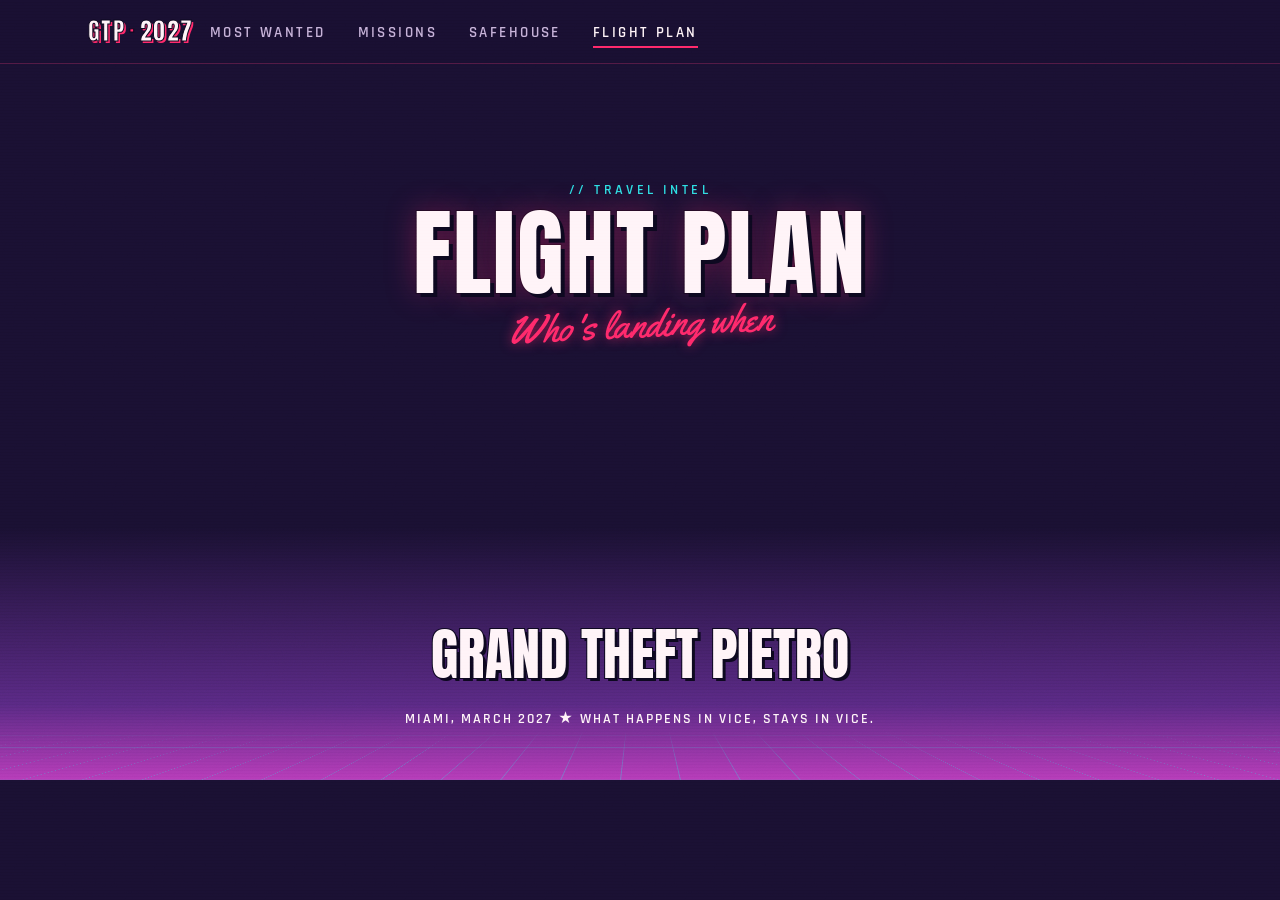
==== logistics.html @ 05194a2d "WS0: foundation — skeleton, design tokens, core helpers, data schema Co-Authored-By: Claude Opus 5.5" ====
<!DOCTYPE html>
<html lang="en">
<head>
  <meta charset="UTF-8" />
  <meta name="viewport" content="width=device-width, initial-scale=1.0" />
  <title>Flight Plan — Grand Theft Pietro</title>
  <meta name="description" content="Arrivals, departures, rooms and logistics for Pietro's bachelor party in Miami." />
  <meta name="theme-color" content="#1a1033" />
  <link rel="icon" href="images/favicon.svg" type="image/svg+xml" />
  <link rel="preconnect" href="https://fonts.googleapis.com" />
  <link rel="preconnect" href="https://fonts.gstatic.com" crossorigin />
  <link href="https://fonts.googleapis.com/css2?family=Anton&family=Inter:wght@400;600&family=Rajdhani:wght@500;600;700&family=Yellowtail&display=swap" rel="stylesheet" />
  <link rel="stylesheet" href="css/base.css" />
  <link rel="stylesheet" href="css/logistics.css" />
</head>
<body>

  <!-- NAV (copied from index.html) -->
  <nav class="nav" id="nav" aria-label="Main">
    <div class="nav__inner">
      <a class="nav__logo" href="index.html">GTP<span class="nav__logo-dot">·</span>2027</a>
      <ul class="nav__links">
        <li><a class="nav__link" href="index.html#crew">Most Wanted</a></li>
        <li><a class="nav__link" href="index.html#missions">Missions</a></li>
        <li><a class="nav__link" href="index.html#safehouse">Safehouse</a></li>
        <li><a class="nav__link nav__link--active" href="logistics.html" aria-current="page">Flight Plan</a></li>
      </ul>
      <button class="nav__hamburger" id="navHamburger" aria-label="Menu" aria-expanded="false" aria-controls="navMobile">
        <span></span><span></span><span></span>
      </button>
    </div>
    <div class="nav__mobile" id="navMobile">
      <a class="nav__mobile-link" href="index.html#crew">Most Wanted</a>
      <a class="nav__mobile-link" href="index.html#missions">Missions</a>
      <a class="nav__mobile-link" href="index.html#safehouse">Safehouse</a>
      <a class="nav__mobile-link" href="logistics.html">Flight Plan</a>
    </div>
  </nav>

  <main class="section logistics" id="logistics">
    <div class="container">
      <header class="section-head">
        <p class="section-label">// Travel intel</p>
        <h1 class="section-title">Flight Plan</h1>
        <p class="section-script">Who's landing when</p>
      </header>
      <div class="logistics__mount" id="logisticsMount"></div>
    </div>
  </main>

  <footer class="footer" id="footer">
    <div class="footer__grid" aria-hidden="true"></div>
    <p class="footer__title">Grand Theft Pietro</p>
    <p class="footer__text" id="footerText">Miami, March 2027 &nbsp;★&nbsp; What happens in Vice, stays in Vice.</p>
  </footer>

  <script src="js/data.js" defer></script>
  <script src="js/core.js" defer></script>
  <script src="js/logistics.js" defer></script>
</body>
</html>
---- css/base.css ----
/* ============================================================
   BASE (WS0) — tokens, reset, type, utilities, nav, footer
   ============================================================ */
:root {
  --sunset-1: #ff7a59;
  --sunset-2: #ff3d81;
  --sunset-3: #b83dba;
  --sunset-4: #5b2a86;
  --night:    #1a1033;
  --night-2:  #241544;
  --night-3:  #2e1b57;
  --ink:      #0d0820;
  --neon-cyan:#2de2e6;
  --neon-pink:#ff2a6d;
  --palm:     #120a24;
  --text:     #fff4f8;
  --muted:    #c7b3d9;
  --gold:     #ffd166;
  --border:   rgba(255, 61, 129, 0.25);

  --grad-sunset: linear-gradient(180deg, var(--sunset-4) 0%, var(--sunset-3) 35%, var(--sunset-2) 65%, var(--sunset-1) 100%);
  --grad-neon:   linear-gradient(90deg, var(--neon-pink), var(--sunset-3), var(--neon-cyan));

  --font-display: 'Anton', 'Impact', sans-serif;
  --font-script:  'Yellowtail', cursive;
  --font-hud:     'Rajdhani', 'Inter', sans-serif;
  --font-body:    'Inter', system-ui, sans-serif;

  --nav-height: 64px;
  --container-max: 1200px;
  --container-pad: clamp(1rem, 5vw, 3rem);
  --section-pad: clamp(4.5rem, 9vw, 8rem);

  --panel-border: 5px;
  --panel-shadow: 8px 8px 0 var(--ink);

  --ease: cubic-bezier(0.4, 0, 0.2, 1);

  --z-nav: 100;
  --z-hud: 110;
  --z-intro: 1000;

  color-scheme: dark;
}

/* ---------- reset ---------- */
*, *::before, *::after { box-sizing: border-box; margin: 0; padding: 0; }
html { scroll-behavior: smooth; -webkit-text-size-adjust: 100%; }
body {
  background: var(--night);
  color: var(--text);
  font-family: var(--font-body);
  font-size: clamp(0.95rem, 1.4vw, 1.0625rem);
  line-height: 1.65;
  -webkit-font-smoothing: antialiased;
  overflow-x: hidden;
  min-height: 100vh;
}
img, svg { display: block; max-width: 100%; }
a { color: var(--neon-cyan); text-decoration-thickness: 1px; text-underline-offset: 3px; }
a:hover { color: var(--text); }
button { font: inherit; color: inherit; background: none; border: 0; cursor: pointer; }
:focus-visible { outline: 3px solid var(--neon-cyan); outline-offset: 3px; border-radius: 4px; }

/* film grain + scanlines over everything (very subtle) */
body::after {
  content: '';
  position: fixed;
  inset: 0;
  pointer-events: none;
  z-index: 999;
  opacity: 0.06;
  background:
    repeating-linear-gradient(0deg, rgba(0,0,0,0.6) 0 1px, transparent 1px 3px),
    url("data:image/svg+xml,%3Csvg xmlns='http://www.w3.org/2000/svg' width='140' height='140'%3E%3Cfilter id='n'%3E%3CfeTurbulence type='fractalNoise' baseFrequency='0.9' numOctaves='2' stitchTiles='stitch'/%3E%3C/filter%3E%3Crect width='100%25' height='100%25' filter='url(%23n)'/%3E%3C/svg%3E");
  mix-blend-mode: overlay;
}

.skip-link {
  position: absolute; left: -999px; top: 8px; z-index: 2000;
  background: var(--neon-pink); color: var(--ink); padding: 0.5rem 1rem; font-weight: 600;
}
.skip-link:focus { left: 8px; }

.visually-hidden {
  position: absolute !important; width: 1px; height: 1px; overflow: hidden;
  clip: rect(0 0 0 0); white-space: nowrap;
}

/* ---------- layout ---------- */
.container {
  max-width: var(--container-max);
  margin: 0 auto;
  padding: 0 var(--container-pad);
}
.section {
  position: relative;
  padding: var(--section-pad) 0;
  scroll-margin-top: var(--nav-height);
}
.section--alt {
  background:
    radial-gradient(ellipse at top, rgba(184, 61, 186, 0.18), transparent 60%),
    var(--night-2);
}
/* sunset stripe divider at top of sections */
.section + .section::before {
  content: '';
  position: absolute; left: 0; right: 0; top: 0; height: 4px;
  background: var(--grad-neon);
  opacity: 0.8;
}

/* ---------- section header pattern ---------- */
.section-head { text-align: center; margin-bottom: clamp(2.5rem, 6vw, 4rem); }
.section-label {
  font-family: var(--font-hud);
  font-weight: 600;
  font-size: 0.85rem;
  letter-spacing: 0.25em;
  text-transform: uppercase;
  color: var(--neon-cyan);
}
.section-title {
  font-family: var(--font-display);
  font-weight: 400;
  font-size: clamp(3rem, 10vw, 6rem);
  line-height: 0.95;
  text-transform: uppercase;
  letter-spacing: 0.02em;
  color: var(--text);
  -webkit-text-stroke: 2px var(--ink);
  paint-order: stroke fill;
  text-shadow: 4px 4px 0 var(--ink), 0 0 30px rgba(255, 42, 109, 0.35);
  margin: 0.35rem 0 0.25rem;
}
.section-script {
  font-family: var(--font-script);
  font-size: clamp(1.6rem, 4vw, 2.4rem);
  line-height: 1.2;
  color: var(--neon-pink);
  text-shadow: 0 0 12px rgba(255, 42, 109, 0.6);
  transform: rotate(-3deg);
  display: inline-block;
}

/* gradient-fill text utility */
.text-sunset {
  background: var(--grad-sunset);
  -webkit-background-clip: text;
  background-clip: text;
  color: transparent;
}

/* ---------- buttons ---------- */
.btn {
  display: inline-flex; align-items: center; justify-content: center; gap: 0.5rem;
  font-family: var(--font-hud);
  font-weight: 700;
  font-size: 1rem;
  letter-spacing: 0.18em;
  text-transform: uppercase;
  text-decoration: none;
  color: var(--text);
  padding: 0.85rem 1.8rem;
  border-radius: 999px;
  border: 2px solid var(--neon-pink);
  background: rgba(255, 42, 109, 0.12);
  box-shadow: 0 0 0 rgba(255, 42, 109, 0), inset 0 0 12px rgba(255, 42, 109, 0.25);
  transition: background 0.25s var(--ease), box-shadow 0.25s var(--ease), color 0.25s var(--ease);
}
.btn:hover {
  color: var(--ink);
  background: var(--neon-pink);
  box-shadow: 0 0 24px rgba(255, 42, 109, 0.7), 0 0 60px rgba(255, 42, 109, 0.35);
}
.btn--cyan { border-color: var(--neon-cyan); background: rgba(45, 226, 230, 0.1); }
.btn--cyan:hover { background: var(--neon-cyan); box-shadow: 0 0 24px rgba(45, 226, 230, 0.6); }

/* ---------- comic panel ---------- */
.panel {
  position: relative;
  border: var(--panel-border) solid var(--ink);
  box-shadow: var(--panel-shadow);
  background: var(--night-2);
  overflow: hidden;
  transform: rotate(var(--tilt, 0deg));
}
.panel--caption {
  /* comic caption box utility */
  display: inline-block;
  background: var(--gold);
  color: var(--ink);
  font-family: var(--font-display);
  text-transform: uppercase;
  padding: 0.2rem 0.6rem;
  border: 3px solid var(--ink);
}

/* ---------- stamp (CLASSIFIED / MISSION PASSED) ---------- */
.stamp {
  display: inline-block;
  font-family: var(--font-display);
  text-transform: uppercase;
  letter-spacing: 0.08em;
  color: var(--neon-pink);
  border: 3px solid currentColor;
  padding: 0.15rem 0.6rem;
  transform: rotate(-8deg);
  opacity: 0.9;
}

/* ============================================================
   NAV
   ============================================================ */
.nav {
  position: sticky;
  top: 0;
  z-index: var(--z-nav);
  height: var(--nav-height);
  background: rgba(26, 16, 51, 0.78);
  backdrop-filter: blur(12px);
  -webkit-backdrop-filter: blur(12px);
  border-bottom: 1px solid var(--border);
}
.nav__inner {
  max-width: var(--container-max);
  height: 100%;
  margin: 0 auto;
  padding: 0 var(--container-pad);
  display: flex; align-items: center; gap: 1rem;
}
.nav__logo {
  font-family: var(--font-display);
  font-size: 1.5rem;
  letter-spacing: 0.06em;
  color: var(--text);
  text-decoration: none;
  -webkit-text-stroke: 1px var(--ink);
  text-shadow: 2px 2px 0 var(--neon-pink);
}
.nav__logo-dot { color: var(--neon-pink); margin: 0 0.15em; text-shadow: none; }
.nav__wanted { display: flex; gap: 2px; margin-right: auto; }
.nav__links { display: flex; gap: clamp(1rem, 2.5vw, 2rem); list-style: none; }
.nav__link {
  font-family: var(--font-hud);
  font-weight: 600;
  font-size: 0.95rem;
  letter-spacing: 0.16em;
  text-transform: uppercase;
  color: var(--muted);
  text-decoration: none;
  padding: 0.25rem 0;
  border-bottom: 2px solid transparent;
  transition: color 0.2s var(--ease), border-color 0.2s var(--ease);
}
.nav__link:hover, .nav__link--active { color: var(--text); border-bottom-color: var(--neon-pink); }

.nav__hamburger {
  display: none;
  width: 44px; height: 44px;
  flex-direction: column; justify-content: center; align-items: center; gap: 5px;
}
.nav__hamburger span {
  display: block; width: 24px; height: 2px; background: var(--text);
  transition: transform 0.25s var(--ease), opacity 0.25s var(--ease);
}
.nav__hamburger.is-open span:nth-child(1) { transform: translateY(7px) rotate(45deg); }
.nav__hamburger.is-open span:nth-child(2) { opacity: 0; }
.nav__hamburger.is-open span:nth-child(3) { transform: translateY(-7px) rotate(-45deg); }

.nav__mobile {
  display: none;
  flex-direction: column;
  background: rgba(26, 16, 51, 0.97);
  border-bottom: 2px solid var(--neon-pink);
  padding: 0.5rem var(--container-pad) 1rem;
}
.nav__mobile.is-open { display: flex; }
.nav__mobile-link {
  font-family: var(--font-display);
  font-size: 1.6rem;
  text-transform: uppercase;
  color: var(--text);
  text-decoration: none;
  padding: 0.5rem 0;
  border-bottom: 1px solid var(--border);
}
.nav__mobile-link:last-child { border-bottom: 0; }

@media (max-width: 820px) {
  .nav__links { display: none; }
  .nav__hamburger { display: flex; margin-left: auto; }
  .nav__wanted { margin-right: 0; }
}

/* ============================================================
   FOOTER
   ============================================================ */
.footer {
  position: relative;
  overflow: hidden;
  text-align: center;
  padding: 5rem var(--container-pad) 3rem;
  background: linear-gradient(180deg, var(--night) 0%, var(--sunset-4) 70%, var(--sunset-3) 100%);
}
.footer__grid {
  position: absolute; left: -50%; right: -50%; bottom: 0; height: 60%;
  background:
    repeating-linear-gradient(90deg, rgba(45, 226, 230, 0.35) 0 1px, transparent 1px 60px),
    repeating-linear-gradient(0deg, rgba(45, 226, 230, 0.35) 0 1px, transparent 1px 40px);
  transform: perspective(300px) rotateX(60deg);
  transform-origin: bottom;
  mask-image: linear-gradient(to top, #000 10%, transparent 90%);
  -webkit-mask-image: linear-gradient(to top, #000 10%, transparent 90%);
  pointer-events: none;
}
.footer__title {
  position: relative;
  font-family: var(--font-display);
  font-size: clamp(2rem, 7vw, 3.5rem);
  text-transform: uppercase;
  -webkit-text-stroke: 2px var(--ink);
  paint-order: stroke fill;
  text-shadow: 3px 3px 0 var(--ink);
}
.footer__text {
  position: relative;
  font-family: var(--font-hud);
  font-weight: 600;
  letter-spacing: 0.14em;
  text-transform: uppercase;
  font-size: 0.9rem;
  color: var(--text);
  margin-top: 0.5rem;
}

/* ============================================================
   EMPTY / TBD states
   ============================================================ */
.empty-state {
  text-align: center;
  padding: 2rem 1rem;
  border: 2px dashed var(--border);
  color: var(--muted);
  font-family: var(--font-hud);
  letter-spacing: 0.08em;
  text-transform: uppercase;
}

/* ============================================================
   REDUCED MOTION
   ============================================================ */
@media (prefers-reduced-motion: reduce) {
  html { scroll-behavior: auto; }
  *, *::before, *::after {
    animation-duration: 0.001ms !important;
    animation-iteration-count: 1 !important;
    transition-duration: 0.001ms !important;
  }
  .panel { transform: none; }
}
---- css/logistics.css ----
/* logistics.css — owned by workstream; see PLAN.md §3 */
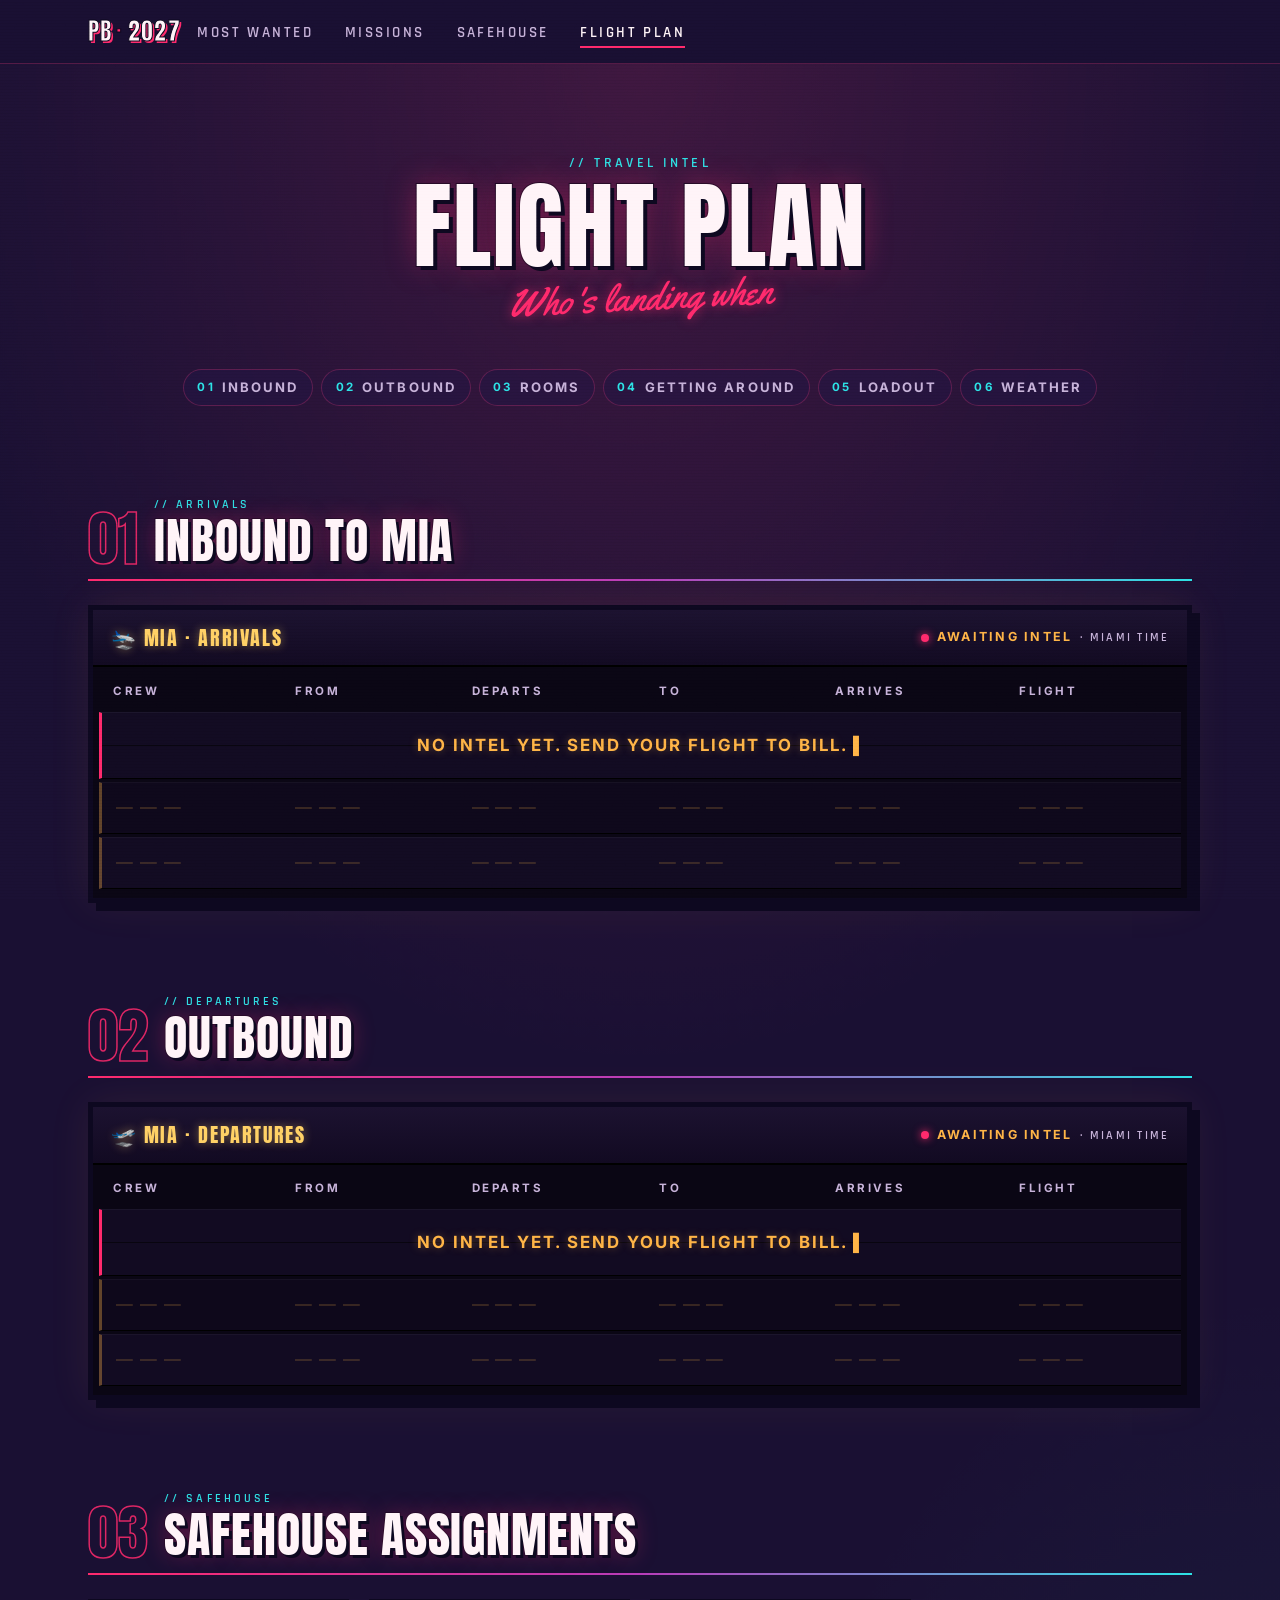
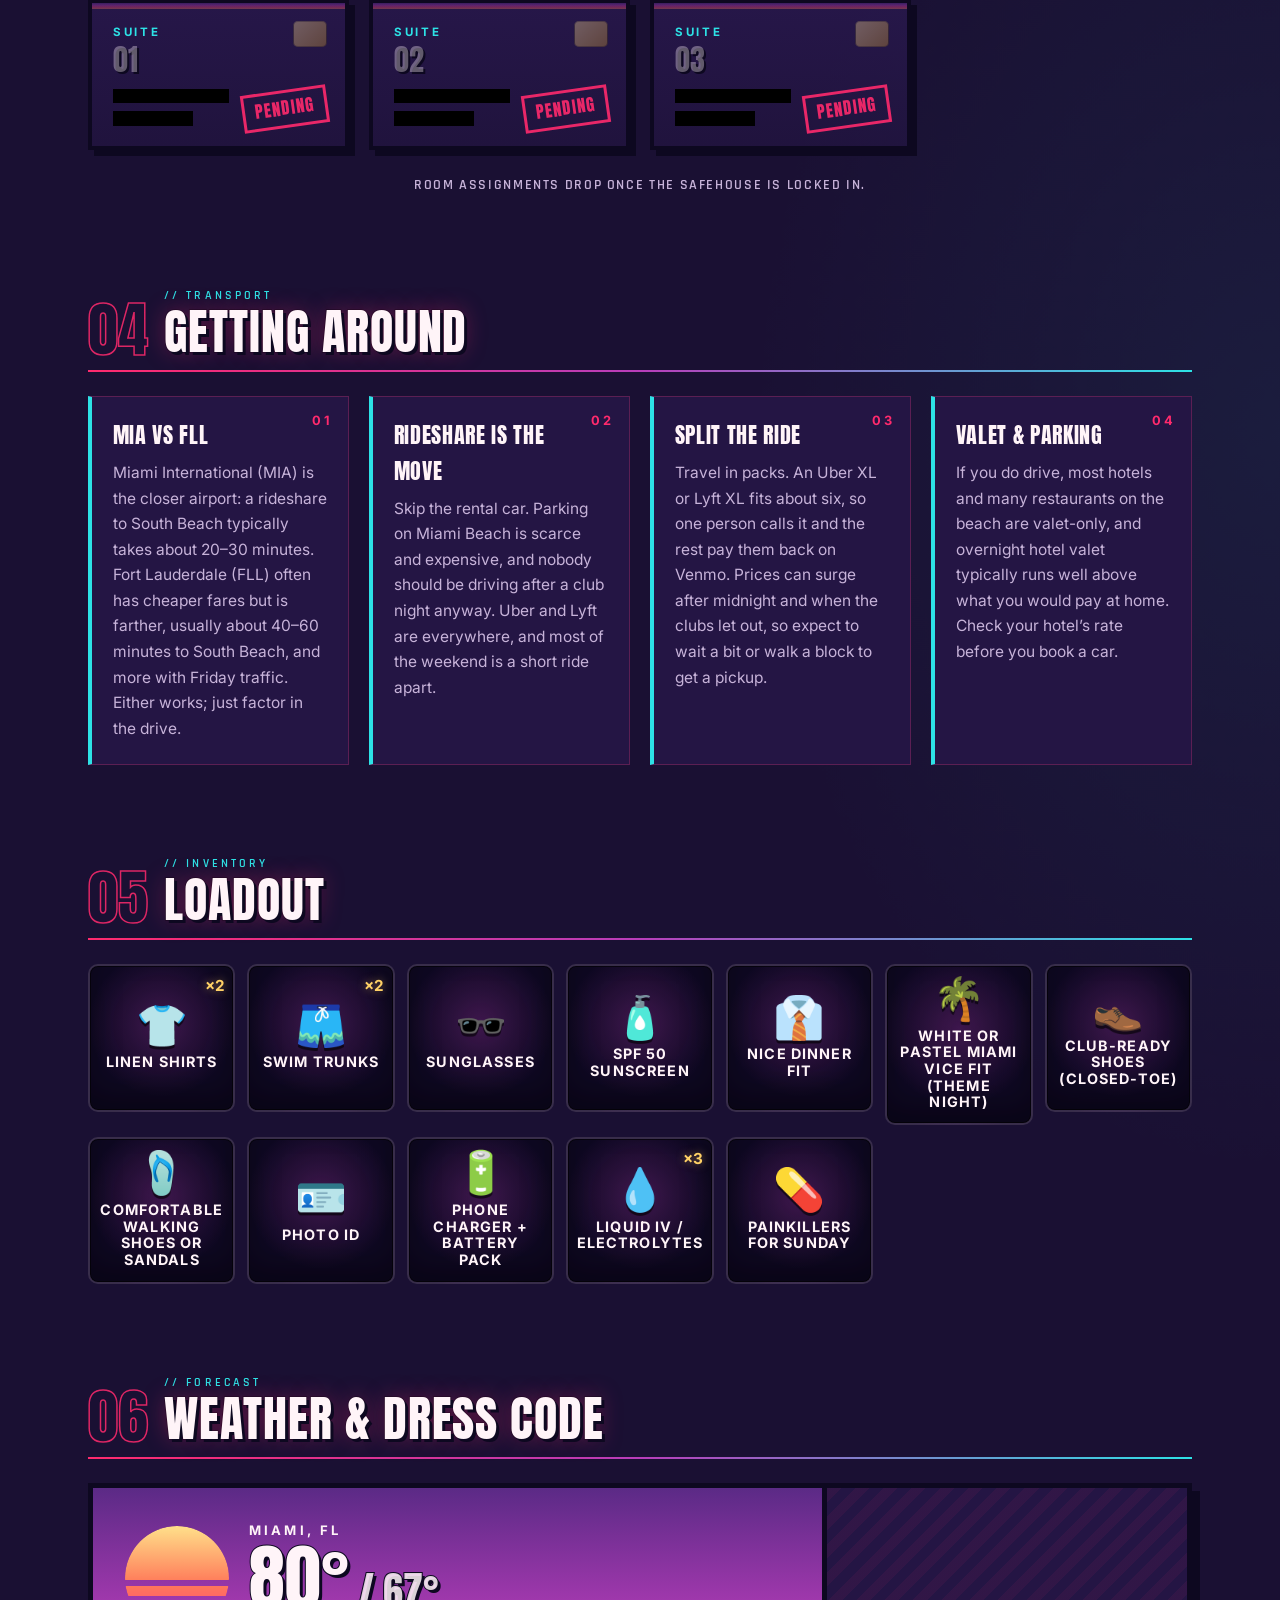
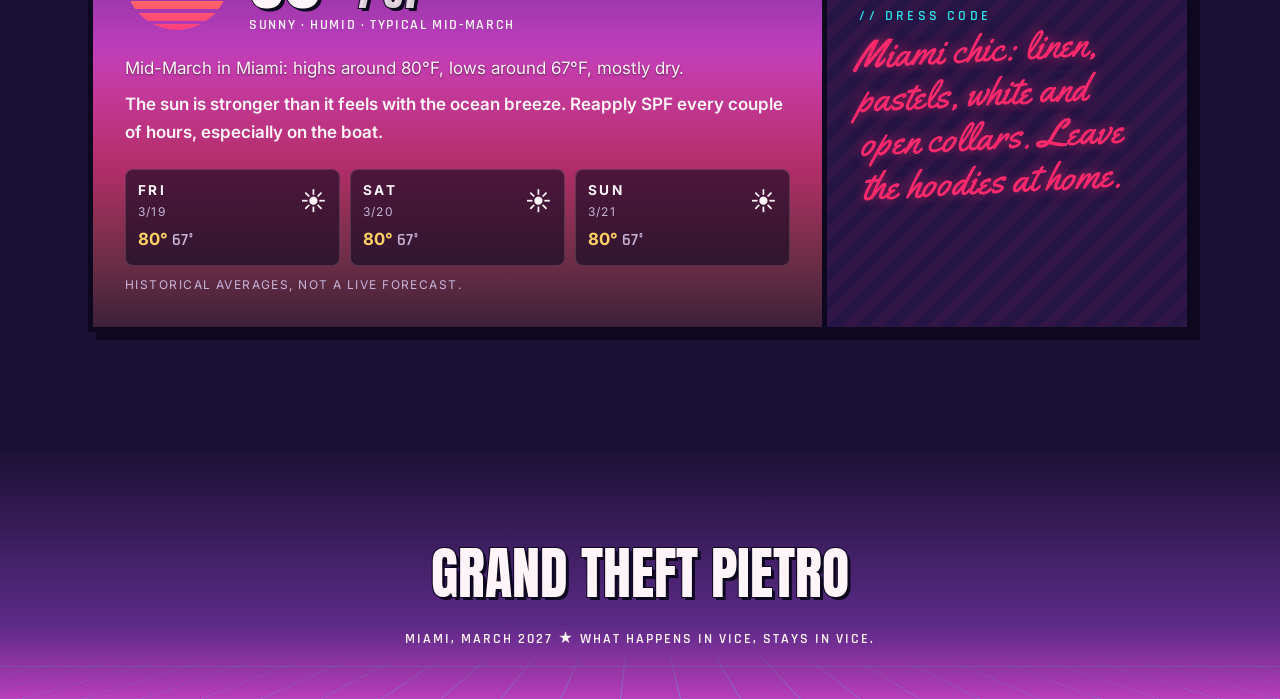
==== commit c8e52402: "Retitle to Pietro's Bachelor Party · Vice City; regenerate OG image Co-Authored-By: Claude Opus 5.5 " ====
--- a/logistics.html
+++ b/logistics.html
@@ -3,7 +3,7 @@
 <head>
   <meta charset="UTF-8" />
   <meta name="viewport" content="width=device-width, initial-scale=1.0" />
-  <title>Flight Plan — Grand Theft Pietro</title>
+  <title>Flight Plan — Pietro’s Bachelor Party</title>
   <meta name="description" content="Arrivals, departures, rooms and logistics for Pietro's bachelor party in Miami." />
   <meta name="theme-color" content="#1a1033" />
   <link rel="icon" href="images/favicon.svg" type="image/svg+xml" />
@@ -18,7 +18,7 @@
   <!-- NAV (copied from index.html) -->
   <nav class="nav" id="nav" aria-label="Main">
     <div class="nav__inner">
-      <a class="nav__logo" href="index.html">GTP<span class="nav__logo-dot">·</span>2027</a>
+      <a class="nav__logo" href="index.html">PB<span class="nav__logo-dot">·</span>2027</a>
       <ul class="nav__links">
         <li><a class="nav__link" href="index.html#crew">Most Wanted</a></li>
         <li><a class="nav__link" href="index.html#missions">Missions</a></li>
--- a/css/logistics.css
+++ b/css/logistics.css
@@ -1 +1,452 @@
-/* logistics.css — owned by workstream; see PLAN.md §3 */
+/* ============================================================
+   LOGISTICS (WS4) — "Flight Plan" page
+   ============================================================ */
+.logistics {
+  --amber: #ffb547;
+  --amber-dim: rgba(255, 181, 71, 0.35);
+  --board-bg: #0a0614;
+  --board-row: #120b22;
+  --board-row-2: #0e081b;
+  background:
+    radial-gradient(ellipse 80% 40% at 50% 0%, rgba(255, 61, 129, 0.16), transparent 70%),
+    radial-gradient(ellipse 60% 30% at 100% 55%, rgba(45, 226, 230, 0.06), transparent 70%),
+    var(--night);
+  padding-top: clamp(3rem, 7vw, 5.5rem);
+}
+.logistics__mount { display: flex; flex-direction: column; gap: clamp(3.5rem, 8vw, 5.5rem); }
+
+/* ---------- quick-jump HUD ---------- */
+.lg-jump {
+  display: flex; flex-wrap: wrap; justify-content: center; gap: 0.5rem;
+  margin-top: -1rem;
+}
+.lg-jump__link {
+  display: inline-flex; align-items: center; gap: 0.45rem;
+  font-family: var(--font-hud); font-weight: 700; font-size: 0.82rem;
+  letter-spacing: 0.16em; text-transform: uppercase; text-decoration: none;
+  color: var(--muted);
+  padding: 0.4rem 0.85rem;
+  border: 1px solid var(--border);
+  border-radius: 999px;
+  background: rgba(36, 21, 68, 0.6);
+  transition: color 0.2s var(--ease), border-color 0.2s var(--ease), box-shadow 0.2s var(--ease);
+}
+.lg-jump__link:hover { color: var(--text); border-color: var(--neon-pink); box-shadow: 0 0 14px rgba(255, 42, 109, 0.35); }
+.lg-jump__num { color: var(--neon-cyan); font-size: 0.72rem; }
+
+/* ---------- section shell ---------- */
+.lg-section { scroll-margin-top: calc(var(--nav-height) + 1.5rem); }
+.lg-head {
+  display: flex; align-items: flex-end; gap: 1rem;
+  margin-bottom: 1.5rem;
+  padding-bottom: 0.9rem;
+  border-bottom: 2px solid transparent;
+  border-image: var(--grad-neon) 1;
+}
+.lg-head__num {
+  font-family: var(--font-display);
+  font-size: clamp(2.6rem, 6vw, 3.8rem);
+  line-height: 0.85;
+  color: transparent;
+  -webkit-text-stroke: 1.5px var(--neon-pink);
+  opacity: 0.85;
+}
+.lg-head .section-label { font-size: 0.78rem; }
+.lg-title {
+  font-family: var(--font-display);
+  font-weight: 400;
+  font-size: clamp(1.9rem, 5vw, 3rem);
+  line-height: 1;
+  text-transform: uppercase;
+  letter-spacing: 0.02em;
+  color: var(--text);
+  -webkit-text-stroke: 1.5px var(--ink);
+  paint-order: stroke fill;
+  text-shadow: 3px 3px 0 var(--ink), 0 0 22px rgba(255, 42, 109, 0.35);
+  margin-top: 0.15rem;
+}
+
+.lg-note {
+  grid-column: 1 / -1;
+  font-family: var(--font-hud); font-weight: 600;
+  letter-spacing: 0.12em; text-transform: uppercase; font-size: 0.85rem;
+  color: var(--muted); text-align: center; margin-top: 0.25rem;
+}
+
+/* ---------- themed empty state ---------- */
+.lg-empty {
+  position: relative;
+  text-align: center;
+  padding: 2.25rem 1.25rem;
+  background:
+    repeating-linear-gradient(135deg, rgba(255, 42, 109, 0.05) 0 12px, transparent 12px 24px),
+    rgba(36, 21, 68, 0.55);
+  border: 2px dashed var(--border);
+}
+.lg-empty::before, .lg-empty::after {
+  content: ''; position: absolute; width: 18px; height: 18px;
+  border: 2px solid var(--neon-cyan);
+}
+.lg-empty::before { top: -2px; left: -2px; border-right: 0; border-bottom: 0; }
+.lg-empty::after { bottom: -2px; right: -2px; border-left: 0; border-top: 0; }
+.lg-empty__icon { display: block; font-size: 2.2rem; line-height: 1; margin-bottom: 0.6rem; filter: drop-shadow(0 0 10px rgba(255, 42, 109, 0.5)); }
+.lg-empty__title {
+  font-family: var(--font-display); font-size: 1.5rem; text-transform: uppercase;
+  letter-spacing: 0.04em; color: var(--text);
+}
+.lg-empty__text { color: var(--muted); margin-top: 0.3rem; font-size: 0.95rem; }
+
+/* ============================================================
+   FLIGHT BOARD (split-flap)
+   ============================================================ */
+.board {
+  border: var(--panel-border) solid var(--ink);
+  box-shadow: var(--panel-shadow), 0 0 40px rgba(255, 181, 71, 0.08);
+  background: var(--board-bg);
+  font-family: var(--font-hud);
+  color: var(--amber);
+}
+.board__bar {
+  display: flex; align-items: center; justify-content: space-between; gap: 1rem; flex-wrap: wrap;
+  padding: 0.7rem 1.1rem;
+  background: linear-gradient(180deg, #1c1230, #120a22);
+  border-bottom: 2px solid #000;
+}
+.board__bar-title {
+  font-family: var(--font-display); font-size: 1.25rem; letter-spacing: 0.08em;
+  text-transform: uppercase; color: var(--gold);
+  text-shadow: 0 0 10px rgba(255, 209, 102, 0.45);
+}
+.board__bar-meta {
+  display: inline-flex; align-items: center; gap: 0.5rem;
+  font-weight: 700; font-size: 0.78rem; letter-spacing: 0.18em; text-transform: uppercase;
+  color: var(--amber);
+}
+.board__tz { color: var(--muted); font-weight: 600; }
+.board__led {
+  width: 8px; height: 8px; border-radius: 50%;
+  background: var(--amber); box-shadow: 0 0 8px var(--amber);
+  animation: board-blink 1.6s steps(2, start) infinite;
+}
+.board--is-empty .board__led { background: var(--neon-pink); box-shadow: 0 0 8px var(--neon-pink); }
+
+.board__scroll { overflow-x: auto; }
+.board__table { width: 100%; border-collapse: separate; border-spacing: 0 3px; padding: 0 6px 6px; }
+.board__table th {
+  text-align: left;
+  font-weight: 700; font-size: 0.72rem; letter-spacing: 0.22em; text-transform: uppercase;
+  color: var(--muted);
+  padding: 0.7rem 0.9rem 0.35rem;
+  white-space: nowrap;
+}
+.board__table td {
+  padding: 0.7rem 0.9rem;
+  background: var(--board-row);
+  border-top: 1px solid rgba(255, 255, 255, 0.04);
+  border-bottom: 1px solid #000;
+  vertical-align: middle;
+  font-weight: 700;
+  font-size: 1.05rem;
+  letter-spacing: 0.08em;
+  text-transform: uppercase;
+  white-space: nowrap;
+  /* faux flap hinge line */
+  background-image: linear-gradient(180deg, transparent calc(50% - 0.5px), rgba(0, 0, 0, 0.55) calc(50% - 0.5px), rgba(0, 0, 0, 0.55) calc(50% + 0.5px), transparent calc(50% + 0.5px));
+}
+.board__row:nth-child(even) td { background-color: var(--board-row-2); }
+.board__row td:first-child { border-left: 3px solid var(--amber-dim); }
+
+.flap { display: inline-block; text-shadow: 0 0 8px rgba(255, 181, 71, 0.35); }
+.board__crew .flap { color: var(--text); text-shadow: none; }
+.board__code .flap { font-size: 1.25rem; letter-spacing: 0.14em; color: var(--gold); }
+.board__when { display: block; }
+.board__time { display: block; font-size: 1.15rem; }
+.board__date { display: block; font-size: 0.72rem; letter-spacing: 0.14em; color: var(--muted); text-shadow: none; font-weight: 600; }
+.board__tbd { color: var(--muted); opacity: 0.8; }
+.board__track {
+  color: var(--neon-cyan); text-decoration: none;
+  border-bottom: 1px dashed rgba(45, 226, 230, 0.45);
+}
+.board__track .flap { text-shadow: 0 0 8px rgba(45, 226, 230, 0.4); }
+.board__track:hover { color: var(--text); border-bottom-color: var(--text); }
+
+/* empty / ghost rows */
+.board__row--empty td {
+  text-align: center; white-space: normal;
+  padding: 1.15rem 1rem;
+  color: var(--amber);
+  border-left: 3px solid var(--neon-pink) !important;
+}
+.board__empty-msg { font-size: 1.05rem; letter-spacing: 0.12em; }
+.board__cursor { display: inline-block; margin-left: 0.3rem; color: var(--amber); animation: board-blink 1s steps(2, start) infinite; }
+.board__row--ghost td { color: rgba(255, 181, 71, 0.18); }
+.board__row--ghost .flap { text-shadow: none; }
+
+/* flicker-in */
+.board.is-flapping .flap:not(.is-set) { opacity: 0.75; filter: brightness(1.4); }
+.board.is-flapping .board__row { animation: board-row-in 0.5s var(--ease) both; }
+.board.is-flapping .board__row:nth-child(2) { animation-delay: 0.08s; }
+.board.is-flapping .board__row:nth-child(3) { animation-delay: 0.16s; }
+.board.is-flapping .board__row:nth-child(4) { animation-delay: 0.24s; }
+.board.is-flapping .board__row:nth-child(n+5) { animation-delay: 0.32s; }
+
+@keyframes board-row-in {
+  0% { opacity: 0; }
+  30% { opacity: 0.8; }
+  40% { opacity: 0.2; }
+  60% { opacity: 1; }
+  70% { opacity: 0.6; }
+  100% { opacity: 1; }
+}
+@keyframes board-blink { to { visibility: hidden; } }
+
+/* mobile: rows → cards */
+@media (max-width: 760px) {
+  .board__table, .board__table tbody, .board__table tr, .board__table td { display: block; width: 100%; }
+  .board__table { padding: 8px; border-spacing: 0; }
+  .board__table thead { position: absolute; width: 1px; height: 1px; overflow: hidden; clip: rect(0 0 0 0); }
+  .board__row { margin-bottom: 10px; border-left: 3px solid var(--amber-dim); background: var(--board-row); }
+  .board__row:last-child { margin-bottom: 0; }
+  .board__row:nth-child(even) td { background-color: transparent; }
+  .board__table td {
+    display: flex; align-items: center; justify-content: space-between; gap: 1rem;
+    padding: 0.5rem 0.85rem;
+    background: transparent;
+    border-left: 0 !important;
+    border-top: 0;
+    border-bottom: 1px solid rgba(255, 255, 255, 0.05);
+    white-space: normal; text-align: right;
+  }
+  .board__table td:last-child { border-bottom: 0; }
+  .board__table td::before {
+    content: attr(data-label);
+    font-size: 0.68rem; letter-spacing: 0.2em; color: var(--muted); font-weight: 600;
+    flex-shrink: 0; text-align: left;
+  }
+  .board__table td.board__crew { background: #1d1233; }
+  .board__table td.board__crew .flap { color: var(--gold); }
+  .board__when { display: flex; align-items: baseline; gap: 0.6rem; flex-direction: row-reverse; }
+  .board__when .board__time, .board__when .board__date { display: inline-block; }
+  .board__row--empty { border-left-color: var(--neon-pink); }
+  .board__table .board__row--empty td { display: block; text-align: center; padding: 1.2rem 0.9rem; }
+  .board__row--empty td::before { content: none; }
+  .board__row--ghost { display: none !important; }
+}
+
+/* ============================================================
+   ROOMS (keycards)
+   ============================================================ */
+.lg-rooms { display: grid; grid-template-columns: repeat(auto-fill, minmax(230px, 1fr)); gap: 1.25rem; }
+.room {
+  position: relative; overflow: hidden;
+  padding: 1.2rem 1.3rem 1.3rem;
+  border: 4px solid var(--ink);
+  box-shadow: 6px 6px 0 var(--ink);
+  background:
+    linear-gradient(160deg, rgba(255, 61, 129, 0.22), transparent 55%),
+    linear-gradient(180deg, var(--night-3), var(--night-2));
+}
+.room::before {
+  /* magstripe */
+  content: ''; position: absolute; left: 0; right: 0; top: 0; height: 6px;
+  background: var(--grad-sunset);
+}
+.room::after {
+  /* chip */
+  content: ''; position: absolute; top: 1.1rem; right: 1.1rem; width: 34px; height: 26px; border-radius: 5px;
+  background: linear-gradient(135deg, #ffe39a, #c9962f);
+  box-shadow: inset 0 0 0 1px rgba(0, 0, 0, 0.35), inset 10px 0 0 -9px rgba(0, 0, 0, 0.4), inset -10px 0 0 -9px rgba(0, 0, 0, 0.4);
+  opacity: 0.9;
+}
+.room__label {
+  font-family: var(--font-hud); font-weight: 700; font-size: 0.72rem;
+  letter-spacing: 0.24em; text-transform: uppercase; color: var(--neon-cyan);
+}
+.room__name {
+  font-family: var(--font-display); font-weight: 400; font-size: 1.9rem; line-height: 1.05;
+  text-transform: uppercase; color: var(--text);
+  text-shadow: 2px 2px 0 var(--ink);
+  margin: 0.15rem 0 0.8rem;
+}
+.room__names { list-style: none; display: flex; flex-direction: column; gap: 0.35rem; }
+.room__names li {
+  font-family: var(--font-hud); font-weight: 600; font-size: 1.05rem; letter-spacing: 0.06em;
+  padding-left: 1.1rem; position: relative;
+}
+.room__names li::before { content: '★'; position: absolute; left: 0; color: var(--gold); font-size: 0.8rem; top: 0.2em; }
+.room__open { color: var(--muted); font-family: var(--font-hud); letter-spacing: 0.12em; text-transform: uppercase; }
+
+.room--ghost { background: linear-gradient(180deg, rgba(46, 27, 87, 0.6), rgba(36, 21, 68, 0.6)); }
+.room--ghost::before { opacity: 0.35; }
+.room--ghost::after { opacity: 0.35; }
+.room--ghost .room__name { color: rgba(255, 244, 248, 0.35); }
+.room__redact { display: flex; flex-direction: column; gap: 0.5rem; }
+.room__redact span { display: block; height: 0.9rem; background: #000; width: 55%; }
+.room__redact span + span { width: 38%; }
+.room__stamp { position: absolute; right: 1.1rem; bottom: 1.1rem; font-size: 1.05rem; }
+
+/* ============================================================
+   GETTING AROUND
+   ============================================================ */
+.lg-cards { display: grid; grid-template-columns: repeat(auto-fill, minmax(260px, 1fr)); gap: 1.25rem; }
+.lg-card {
+  position: relative;
+  padding: 1.3rem 1.3rem 1.4rem;
+  background: var(--night-2);
+  border: 1px solid var(--border);
+  border-left: 4px solid var(--neon-cyan);
+  box-shadow: 0 0 0 rgba(45, 226, 230, 0);
+  transition: box-shadow 0.25s var(--ease), transform 0.25s var(--ease);
+}
+.lg-card:hover { box-shadow: 0 0 22px rgba(45, 226, 230, 0.18); transform: translateY(-2px); }
+.lg-card__idx {
+  position: absolute; top: 0.8rem; right: 1rem;
+  font-family: var(--font-hud); font-weight: 700; font-size: 0.8rem; letter-spacing: 0.18em; color: var(--neon-pink);
+}
+.lg-card__title {
+  font-family: var(--font-display); font-weight: 400; font-size: 1.35rem; text-transform: uppercase;
+  letter-spacing: 0.03em; padding-right: 2rem; margin-bottom: 0.4rem;
+}
+.lg-card__body { color: var(--muted); font-size: 0.97rem; }
+
+/* ============================================================
+   LOADOUT (inventory grid)
+   ============================================================ */
+.inv { position: relative; }
+.inv__grid {
+  list-style: none;
+  display: grid; grid-template-columns: repeat(auto-fill, minmax(140px, 1fr)); gap: 0.75rem;
+}
+.inv__tile {
+  position: relative; aspect-ratio: 1;
+  display: flex; flex-direction: column; align-items: center; justify-content: center; gap: 0.5rem;
+  padding: 0.75rem; text-align: center;
+  background:
+    radial-gradient(circle at 50% 40%, rgba(184, 61, 186, 0.28), transparent 65%),
+    rgba(13, 8, 32, 0.85);
+  border: 2px solid rgba(199, 179, 217, 0.22);
+  border-radius: 10px;
+  box-shadow: inset 0 0 0 1px rgba(0, 0, 0, 0.6), inset 0 -18px 30px rgba(0, 0, 0, 0.35);
+  transition: border-color 0.2s var(--ease), box-shadow 0.2s var(--ease), transform 0.2s var(--ease);
+}
+.inv__tile:not(.inv__tile--blank):hover {
+  border-color: var(--neon-pink);
+  box-shadow: 0 0 18px rgba(255, 42, 109, 0.45), inset 0 0 0 1px rgba(0, 0, 0, 0.6);
+  transform: translateY(-2px);
+}
+.inv__icon { font-size: clamp(2rem, 5vw, 2.6rem); line-height: 1; filter: drop-shadow(0 3px 0 rgba(0, 0, 0, 0.6)); }
+.inv__item {
+  font-family: var(--font-hud); font-weight: 700; font-size: 0.9rem; line-height: 1.15;
+  letter-spacing: 0.08em; text-transform: uppercase; color: var(--text);
+}
+.inv__qty {
+  position: absolute; top: 0.45rem; right: 0.55rem;
+  font-family: var(--font-hud); font-weight: 700; font-size: 0.95rem; color: var(--gold);
+  text-shadow: 0 0 8px rgba(255, 209, 102, 0.5);
+}
+.inv__tile--blank { background: rgba(13, 8, 32, 0.55); border-style: dashed; }
+.inv__tile--blank::after {
+  content: ''; width: 30%; height: 30%;
+  border: 2px solid rgba(199, 179, 217, 0.12); border-radius: 50%;
+}
+.inv--empty .inv__grid { opacity: 0.7; grid-template-columns: repeat(6, 1fr); }
+@media (max-width: 760px) { .inv--empty .inv__grid { grid-template-columns: repeat(3, 1fr); } .inv--empty .inv__tile { min-height: 0; aspect-ratio: 1; } }
+.inv__overlay {
+  position: absolute; inset: 0;
+  display: flex; align-items: center; justify-content: center; padding: 1rem;
+}
+.inv__overlay .lg-empty {
+  background: rgba(26, 16, 51, 0.94);
+  border-style: solid; border-color: var(--neon-pink);
+  box-shadow: 6px 6px 0 var(--ink), 0 0 30px rgba(255, 42, 109, 0.25);
+  max-width: 420px; width: 100%;
+}
+
+/* ============================================================
+   WEATHER & DRESS CODE
+   ============================================================ */
+.wx {
+  display: grid; grid-template-columns: minmax(0, 2fr) minmax(0, 1fr);
+  border: var(--panel-border) solid var(--ink);
+  box-shadow: var(--panel-shadow);
+  overflow: hidden;
+}
+.wx__main {
+  position: relative;
+  padding: clamp(1.25rem, 3vw, 2rem);
+  background:
+    linear-gradient(180deg, rgba(26, 16, 51, 0) 40%, rgba(26, 16, 51, 0.85) 100%),
+    var(--grad-sunset);
+}
+.wx__now { display: flex; align-items: center; gap: 1.25rem; }
+.wx__sun {
+  flex-shrink: 0;
+  width: clamp(72px, 12vw, 104px); aspect-ratio: 1; border-radius: 50%;
+  background: linear-gradient(180deg, #ffe08a 0%, var(--sunset-1) 55%, var(--sunset-2) 100%);
+  box-shadow: 0 0 40px rgba(255, 209, 102, 0.6);
+  -webkit-mask-image: linear-gradient(180deg, #000 0 52%, transparent 52% 58%, #000 58% 67%, transparent 67% 72%, #000 72% 80%, transparent 80% 84%, #000 84% 91%, transparent 91% 94%, #000 94%);
+  mask-image: linear-gradient(180deg, #000 0 52%, transparent 52% 58%, #000 58% 67%, transparent 67% 72%, #000 72% 80%, transparent 80% 84%, #000 84% 91%, transparent 91% 94%, #000 94%);
+}
+.wx__city {
+  font-family: var(--font-hud); font-weight: 700; font-size: 0.82rem; letter-spacing: 0.24em;
+  text-transform: uppercase; color: var(--text);
+}
+.wx__temp {
+  font-family: var(--font-display); font-size: clamp(3rem, 8vw, 4.5rem); line-height: 1;
+  color: var(--text); -webkit-text-stroke: 2px var(--ink); paint-order: stroke fill;
+  text-shadow: 3px 3px 0 var(--ink);
+}
+.wx__lo { font-size: 0.55em; color: rgba(255, 244, 248, 0.85); }
+.wx__cond {
+  font-family: var(--font-hud); font-weight: 600; letter-spacing: 0.12em; text-transform: uppercase;
+  font-size: 0.85rem; color: var(--text);
+}
+.wx__summary { margin-top: 1.1rem; max-width: 52ch; color: var(--text); text-shadow: 0 1px 2px rgba(0, 0, 0, 0.5); }
+.wx__note { margin-top: 0.5rem; color: var(--text); font-weight: 600; }
+.wx__days { list-style: none; display: grid; grid-template-columns: repeat(auto-fit, minmax(90px, 1fr)); gap: 0.6rem; margin-top: 1.4rem; }
+.wx__day {
+  display: grid; grid-template-columns: 1fr auto; grid-template-areas: 'dow icon' 'dnum icon' 'range range';
+  align-items: center; column-gap: 0.5rem;
+  padding: 0.6rem 0.75rem;
+  background: rgba(13, 8, 32, 0.6);
+  border: 1px solid rgba(255, 244, 248, 0.15);
+  border-radius: 8px;
+  font-family: var(--font-hud);
+}
+.wx__dow { grid-area: dow; font-weight: 700; letter-spacing: 0.18em; text-transform: uppercase; font-size: 0.85rem; }
+.wx__dnum { grid-area: dnum; font-size: 0.75rem; color: var(--muted); letter-spacing: 0.1em; }
+.wx__dicon { grid-area: icon; font-size: 1.6rem; line-height: 1; }
+.wx__drange { grid-area: range; margin-top: 0.3rem; font-weight: 700; font-size: 1.05rem; color: var(--gold); }
+.wx__drange span { color: var(--muted); font-weight: 600; }
+.wx__fine { margin-top: 0.6rem; font-size: 0.75rem; color: var(--muted); font-family: var(--font-hud); letter-spacing: 0.12em; text-transform: uppercase; }
+
+.wx__dress {
+  display: flex; flex-direction: column; justify-content: center; gap: 0.4rem;
+  padding: clamp(1.25rem, 3vw, 2rem);
+  background:
+    repeating-linear-gradient(135deg, rgba(255, 42, 109, 0.06) 0 10px, transparent 10px 20px),
+    var(--night-2);
+  border-left: var(--panel-border) solid var(--ink);
+}
+.wx__dress-text {
+  font-family: var(--font-script); font-size: clamp(1.8rem, 4vw, 2.4rem); line-height: 1.15;
+  color: var(--neon-pink); text-shadow: 0 0 12px rgba(255, 42, 109, 0.55);
+  transform: rotate(-3deg); transform-origin: left center;
+}
+.wx__dress-sub { color: var(--muted); font-size: 0.92rem; }
+
+@media (max-width: 760px) {
+  .wx { grid-template-columns: 1fr; }
+  .wx__dress { border-left: 0; border-top: var(--panel-border) solid var(--ink); }
+  .lg-head__num { display: none; }
+  .lg-jump { justify-content: flex-start; }
+  .inv__grid { grid-template-columns: repeat(auto-fill, minmax(100px, 1fr)); gap: 0.6rem; }
+  .inv__tile { aspect-ratio: auto; min-height: 120px; padding: 0.7rem 0.5rem; }
+  .inv__item { font-size: 0.78rem; letter-spacing: 0.05em; }
+}
+
+@media (prefers-reduced-motion: reduce) {
+  .board.is-flapping .board__row { animation: none; }
+  .board__led, .board__cursor { animation: none; }
+  .lg-card:hover, .inv__tile:not(.inv__tile--blank):hover { transform: none; }
+}
